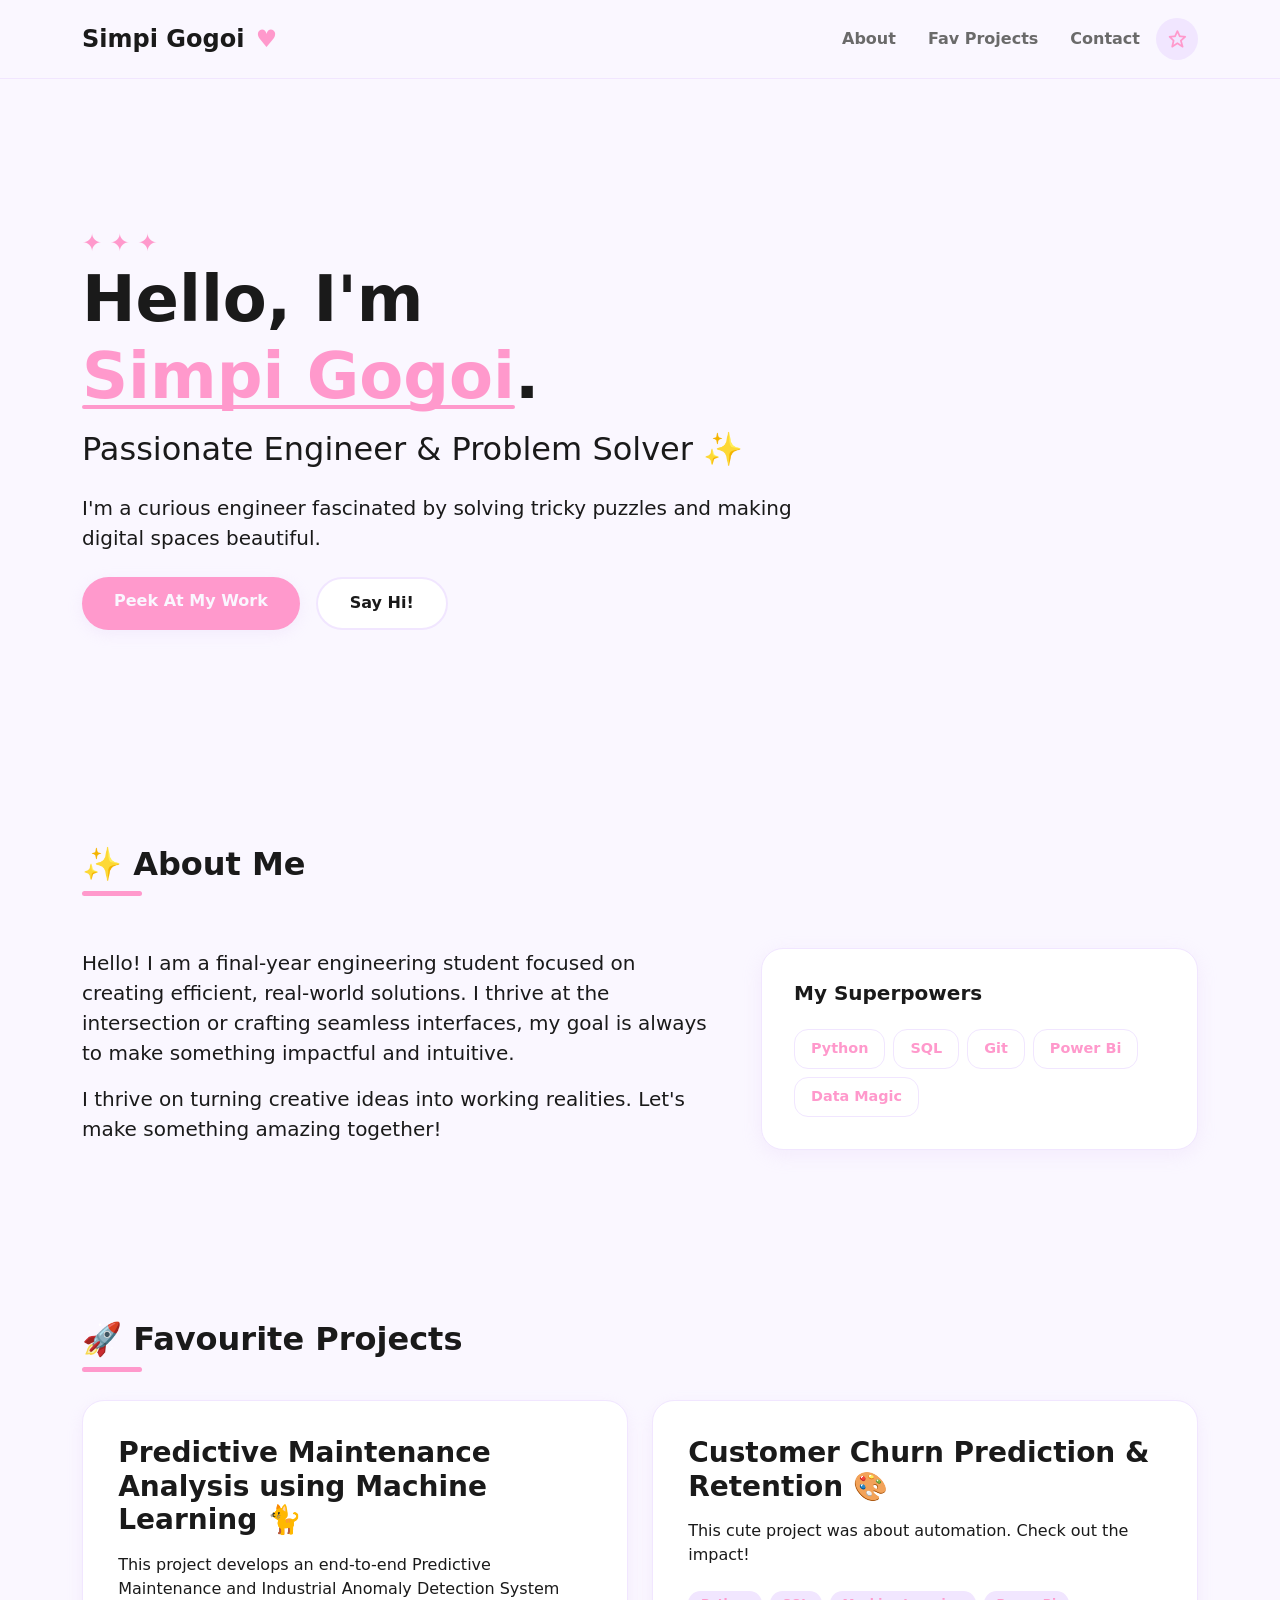
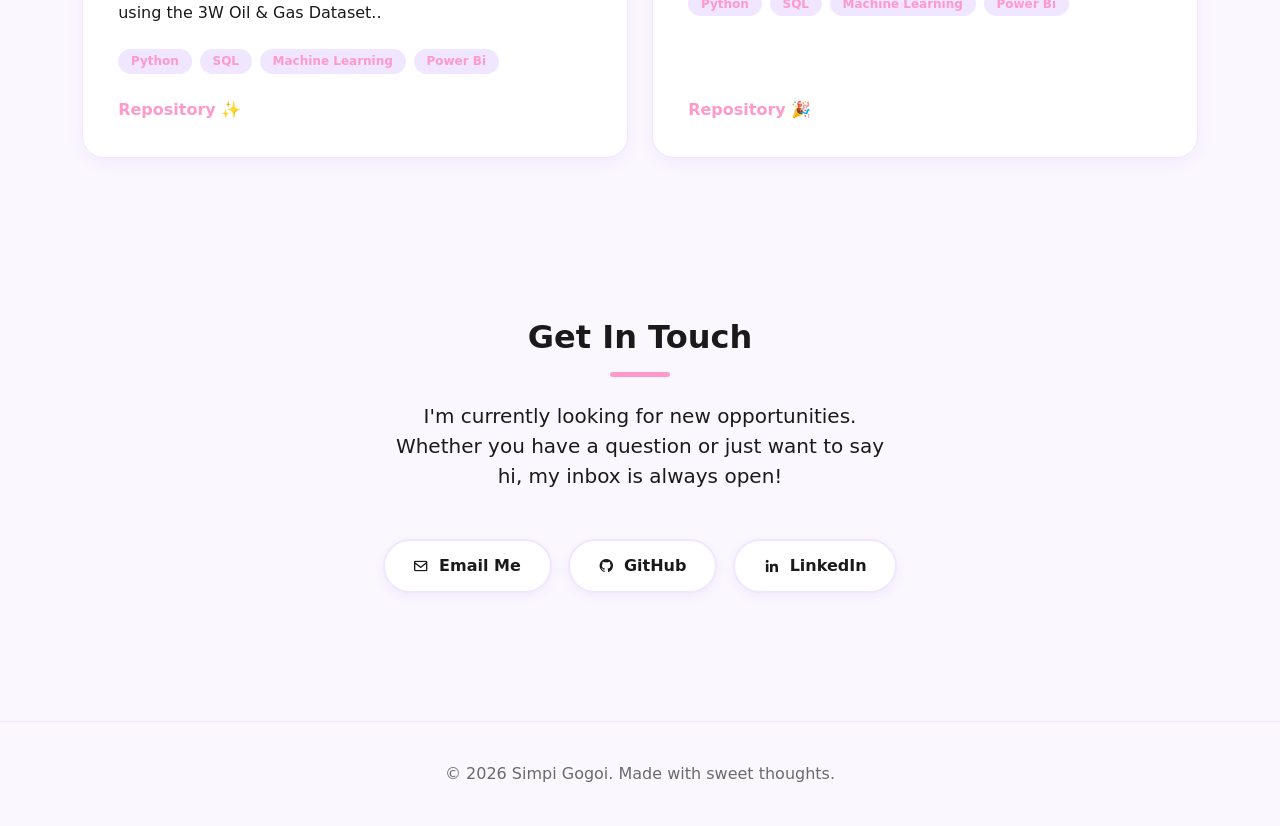
==== index.html @ 9b638af2 "index.html" ====
<!DOCTYPE html>
<html lang="en">
<head>
    <meta charset="UTF-8">
    <meta name="viewport" content="width=device-width, initial-scale=1.0">
    <title>Hi, I'm Simpi Gogoi | Portfolio ✨</title>
    <!-- Bootstrap 5 CSS CDN -->
    <link href="https://cdn.jsdelivr.net/npm/bootstrap@5.3.3/dist/css/bootstrap.min.css" rel="stylesheet">
    <!-- Boxicons for theme symbols -->
    <link href='https://unpkg.com/boxicons@2.1.4/css/boxicons.min.css' rel='stylesheet'>
    <!-- Custom Cute Styles Overrides -->
    <link rel="stylesheet" href="style.css">
</head>
<body class="light-theme">

    <!-- Bubbly Bootstrap Navbar -->
    <nav class="navbar navbar-expand-md fixed-top main-nav">
        <div class="container">
            <a class="navbar-brand logo" href="#">Simpi Gogoi <span class="heart-icon">♥</span></a>
            
            <div class="d-flex align-items-center order-md-last gap-2">
                <!-- Cute Dark Mode Toggle -->
                <button id="theme-toggle" class="theme-toggle-btn" aria-label="Toggle cute dark mode">
                    <i class='bx bx-star' id="toggle-icon"></i>
                </button>
                
                <!-- Bootstrap Hamburger Button for Mobile Phones -->
                <button class="navbar-toggler custom-toggler" type="button" data-bs-toggle="collapse" data-bs-target="#portfolioNav" aria-controls="portfolioNav" aria-expanded="false" aria-label="Toggle navigation">
                    <span class="navbar-toggler-icon"></span>
                </button>
            </div>

            <!-- Navbar Drawer Links Container -->
            <div class="collapse navbar-collapse" id="portfolioNav">
                <ul class="navbar-nav ms-auto nav-links align-items-md-center">
                    <li class="nav-item"><a class="nav-link" href="#about">About</a></li>
                    <li class="nav-item"><a class="nav-link" href="#projects">Fav Projects</a></li>
                    <li class="nav-item"><a class="nav-link" href="#contact">Contact</a></li>
                </ul>
            </div>
        </div>
    </nav>

    <!-- Warm Hero Section -->
    <section id="hero" class="hero-section d-flex align-items-center">
        <div class="container">
            <div class="row">
                <div class="col-12 col-md-10 col-lg-8 hero-content">
                    <div class="header-doodle">✦ ✦ ✦</div>
                    <h1 class="display-3 fw-bold">Hello, I'm <span class="highlight">Simpi Gogoi</span>.</h1>
                    <h2 class="h2 fw-medium mt-3">Passionate Engineer & Problem Solver ✨</h2>
                    <p class="fs-5 mt-4">I'm a curious engineer fascinated by solving tricky puzzles and making digital spaces beautiful.</p>
                    <div class="hero-cta d-flex flex-wrap gap-3 mt-4">
                        <a href="#projects" class="btn primary-btn">Peek At My Work</a>
                        <a href="#contact" class="btn secondary-btn">Say Hi!</a>
                    </div>
                </div>
            </div>
        </div>
    </section>

    <!-- Gentle About Me Section -->
    <section id="about" class="about-section">
        <div class="container">
            <div class="section-header">
                <h2><span class="icon">✨</span> About Me</h2>
                <div class="doodle-line"></div>
            </div>
            
            <div class="row g-5 align-items-start mt-1">
                <div class="col-12 col-md-7 about-text">
                    <p class="fs-5">Hello! I am a final-year engineering student focused on creating efficient, real-world solutions. I thrive at the intersection or crafting seamless interfaces, my goal is always to make something impactful and intuitive.</p>
                    <p class="fs-5">I thrive on turning creative ideas into working realities. Let's make something amazing together!</p>
                </div>
                <div class="col-12 col-md-5">
                    <div class="skills-box">
                        <h3 class="h5 fw-bold mb-4">My Superpowers</h3>
                        <div class="skills-tags d-flex flex-wrap gap-2">
                            <span class="tag cute-tag">Python</span>
                            <span class="tag cute-tag">SQL</span>
                            <span class="tag cute-tag">Git</span>
                            <span class="tag cute-tag">Power Bi</span>
                            <span class="tag cute-tag">Data Magic</span>
                        </div>
                    </div>
                </div>
            </div>
        </div>
    </section>

    <!-- Playful Projects Grid Section -->
    <section id="projects" class="projects-section">
        <div class="container">
            <div class="section-header">
                <h2><span class="icon">🚀</span> Favourite Projects</h2>
                <div class="doodle-line"></div>
            </div>
            
            <div class="row g-4 mt-1">
                <!-- Project Card 1 -->
                <div class="col-12 col-md-6 col-lg-6">
                    <div class="project-card bubbly h-100 d-flex flex-column justify-content-between">
                        <div class="project-info">
                            <h3>Predictive Maintenance Analysis using Machine Learning <span class="cute-icon">🐈</span></h3>
                            <p class="mt-3"> This project develops an end-to-end Predictive Maintenance and Industrial Anomaly Detection System using the 3W Oil & Gas Dataset..</p>
                            <div class="project-tags d-flex flex-wrap gap-2 my-4">
                                <span class="badge rounded-pill tag-pill">Python</span> 
                                <span class="badge rounded-pill tag-pill">SQL</span>
				<span class="badge rounded-pill tag-pill">Machine Learning</span>
				<span class="badge rounded-pill tag-pill">Power Bi</span>
                            </div>
                        </div>
                        <a href="https://github.com/Project-Our-s/Predictive-Maintenance-Analysis-in-Petroleum-using-ML" class="project-link mt-auto" target="_blank">Repository ✨</a>
                    </div>
                </div>

                <!-- Project Card 2 -->
                <div class="col-12 col-md-6 col-lg-6">
                    <div class="project-card bubbly h-100 d-flex flex-column justify-content-between">
                        <div class="project-info">
                            <h3>Customer Churn Prediction & Retention <span class="cute-icon">🎨</span></h3>
                            <p class="mt-3">This cute project was about automation. Check out the impact!</p>
                            <div class="project-tags d-flex flex-wrap gap-2 my-4">
                                <span class="badge rounded-pill tag-pill">Python</span> 
                                <span class="badge rounded-pill tag-pill">SQL</span>
				<span class="badge rounded-pill tag-pill">Machine Learning</span>
				<span class="badge rounded-pill tag-pill">Power Bi</span>
                            </div>
                        </div>
                        <a href="https://github.com/simpi11-insightflow/customer-churn-prediction-powerbi" class="project-link mt-auto" target="_blank">Repository 🎉</a>
                    </div>
                </div>
            </div>
        </div>
    </section>

    <!-- Sweet Contact Section -->
    <section id="contact" class="contact-section">
        <div class="container text-center">
            <div class="section-header d-flex flex-column align-items-center">
                <h2><span class="icon"></span> Get In Touch</h2>
                <div class="doodle-line"></div>
            </div>
            <p class="fs-5 mx-auto mt-4 max-w-500">I'm currently looking for new opportunities. Whether you have a question or just want to say hi, my inbox is always open!</p>
            
            <div class="contact-links d-flex justify-content-center flex-wrap gap-3 mt-5">
                <a href="mailto:simpigogoi11@gmail.com" class="contact-btn"><i class='bx bx-envelope'></i> Email Me</a>
                <a href="https://github.com/simpi11-insightflow" target="_blank" class="contact-btn"><i class='bx bxl-github' ></i> GitHub</a>
                <a href="https://www.linkedin.com/in/simpi-gogoi-761399302/" target="_blank" class="contact-btn"><i class='bx bxl-linkedin' ></i> LinkedIn</a>
            </div>
        </div>
    </section>

    <!-- Sweet Footer -->
    <footer class="mt-5 text-center">
        <div class="container">
            <p class="mb-0">&copy; 2026 Simpi Gogoi. Made with sweet thoughts.</p>
        </div>
    </footer>

    <!-- Bootstrap Bundle JS CDN (Includes Popper for collapses/drawers) -->
    <script src="https://cdn.jsdelivr.net/npm/bootstrap@5.3.3/dist/js/bootstrap.bundle.min.js"></script>
    <!-- Link to the logic controller -->
    <script src="script.js"></script>
</body>
</html>
---- style.css ----
/* Custom Font Integration (Quicksand) */
@font-face {
    font-family: 'Quicksand';
    src: url('Quicksand-VariableFont_wght.ttf') format('truetype');
    font-weight: 300 700;
}

/* 🎀 Cute Theme Variables (Light Mode) */
:root {
    --bg-color: #faf7ff;      
    --text-main: #1a1a1a;
    --text-muted: #6a6a6a;
    --accent: #ff99cc;        
    --accent-hover: #ff77bb;  
    --card-bg: #fff;
    --card-shadow: rgba(220, 190, 240, 0.2); 
    --border-color: #f1e6ff;
    --toggle-bg: #f1e6ff;
    --bubbly-radius: 22px;    
    --tag-bg: #fff;
    --tag-color: #ff99cc;
    --transition: all 0.3s cubic-bezier(0.2, 1, 0.2, 1);
}

/* 🌙 Cozy Dark Mode Variables */
.dark-theme {
    --bg-color: #12101a;      
    --text-main: #f9f9ff;
    --text-muted: #9ca3af;
    --accent: #f0c3f0;        
    --accent-hover: #ff99cc;  
    --card-bg: #1e1b29;
    --card-shadow: rgba(0, 0, 0, 0.4);
    --border-color: #2e2a3d;
    --toggle-bg: #2e2a3d;
    --tag-bg: #2e2a3d;
    --tag-color: #f0c3f0;
}

body {
    font-family: 'Quicksand', system-ui, -apple-system, sans-serif;
    background-color: var(--bg-color);
    color: var(--text-main);
    padding-top: 90px;
    transition: background-color 0.3s ease, color 0.3s ease;
}

/* --- Bootstrap Navbar Overrides --- */
.main-nav {
    background-color: var(--bg-color) !important;
    border-bottom: 1px solid var(--border-color);
    padding: 1rem 0;
    transition: var(--transition);
}

.logo {
    font-size: 1.5rem;
    font-weight: 700;
    color: var(--text-main) !important;
}

.logo .heart-icon {
    color: var(--accent);
    margin-left: 3px;
}

.nav-links .nav-link {
    color: var(--text-muted) !important;
    font-weight: 600;
    font-size: 1rem;
    padding: 0.5rem 1rem !important;
    border-radius: 20px;
    transition: var(--transition);
}

.nav-links .nav-link:hover {
    color: var(--accent) !important;
    background-color: var(--border-color);
}

/* Hamburger Icon Custom Styling */
.custom-toggler {
    border: 2px solid var(--border-color) !important;
    padding: 0.25rem 0.5rem;
    border-radius: 12px;
}

.custom-toggler:focus {
    box-shadow: 0 0 0 3px rgba(255, 153, 204, 0.25);
}

/* Bubbly Dark Mode Button */
.theme-toggle-btn {
    background: var(--toggle-bg);
    border: none;
    color: var(--accent);
    padding: 0.5rem;
    border-radius: 50%;
    cursor: pointer;
    display: inline-flex;
    align-items: center;
    justify-content: center;
    font-size: 1.3rem;
    width: 42px;
    height: 42px;
    transition: var(--transition);
}

.theme-toggle-btn:hover {
    transform: rotate(15deg) scale(1.08);
}

/* --- Section Structural Layouts --- */
section {
    padding: 5rem 0;
}

.section-header h2 {
    font-weight: 700;
}

.section-header .icon {
    color: var(--accent);
}

.doodle-line {
    width: 60px;
    height: 5px;
    background-color: var(--accent);
    border-radius: 10px;
    margin-top: 8px;
}

/* --- Hero Layout Modifiers --- */
.hero-section {
    min-height: 75vh;
}

.header-doodle {
    color: var(--accent);
    font-size: 1.5rem;
}

.hero-content .highlight {
    color: var(--accent);
    position: relative;
    display: inline-block;
}

.hero-content .highlight::after {
    content: '';
    position: absolute;
    width: 100%;
    height: 4px;
    bottom: 5px;
    left: 0;
    background-color: var(--accent);
    border-radius: 2px;
}

/* --- Cute UI Component Styling --- */
.btn {
    padding: 0.8rem 2rem !important;
    font-weight: 600 !important;
    border-radius: 30px !important;
    transition: var(--transition) !important;
}

.primary-btn {
    background-color: var(--accent) !important;
    color: var(--bg-color) !important;
    border: none !important;
    box-shadow: 0 4px 15px var(--card-shadow);
}

.primary-btn:hover {
    background-color: var(--accent-hover) !important;
    transform: translateY(-3px);
}

.secondary-btn {
    background-color: var(--card-bg) !important;
    color: var(--text-main) !important;
    border: 2px solid var(--border-color) !important;
}

.secondary-btn:hover {
    background-color: var(--border-color) !important;
    transform: translateY(-3px);
}

/* Skills Container Layout */
.skills-box {
    background-color: var(--card-bg);
    padding: 2rem;
    border-radius: var(--bubbly-radius);
    border: 1px solid var(--border-color);
    box-shadow: 0 5px 20px var(--card-shadow);
}

.cute-tag {
    background: var(--tag-bg);
    color: var(--tag-color);
    border: 1px solid var(--border-color);
    padding: 0.5rem 1rem;
    border-radius: 14px;
    font-weight: 600;
    font-size: 0.9rem;
    transition: var(--transition);
}

/* Bubbly Project Cards Grid Elements */
.project-card.bubbly {
    background: var(--card-bg);
    border: 1px solid var(--border-color);
    border-radius: var(--bubbly-radius);
    padding: 2.2rem;
    box-shadow: 0 5px 15px var(--card-shadow);
    transition: var(--transition);
}

.project-card.bubbly:hover {
    transform: translateY(-8px);
    box-shadow: 0 15px 35px var(--card-shadow);
    border-color: var(--accent);
}

.project-card h3 {
    font-weight: 700;
    color: var(--text-main);
}

.tag-pill {
    font-size: 0.75rem !important;
    font-weight: 700 !important;
    color: var(--accent) !important;
    background-color: var(--border-color) !important;
    padding: 0.4rem 0.8rem !important;
}

.project-link {
    text-decoration: none;
    color: var(--accent);
    font-weight: 700;
    font-size: 1rem;
    transition: var(--transition);
}

/* Contact Button Grouping */
.max-w-500 {
    max-width: 500px;
}

.contact-btn {
    text-decoration: none;
    color: var(--text-main);
    background-color: var(--card-bg);
    border: 2px solid var(--border-color);
    padding: 0.8rem 1.8rem;
    border-radius: 30px;
    font-weight: 600;
    display: inline-flex;
    align-items: center;
    gap: 0.6rem;
    transition: var(--transition);
    box-shadow: 0 4px 10px var(--card-shadow);
}

.contact-btn:hover {
    border-color: var(--accent);
    color: var(--accent);
    transform: translateY(-3px);
}

footer {
    padding: 2.5rem 0;
    color: var(--text-muted);
    border-top: 1px solid var(--border-color);
}

/* Mobile Dropdown Layout Optimizations */
@media (max-width: 767.98px) {
    body { padding-top: 80px; }
    .navbar-collapse {
        background-color: var(--card-bg);
        border-radius: 16px;
        padding: 1rem;
        margin-top: 0.5rem;
        box-shadow: 0 10px 25px var(--card-shadow);
        border: 1px solid var(--border-color);
    }
    .nav-links .nav-link {
        padding: 0.75rem 1rem !important;
    }
}
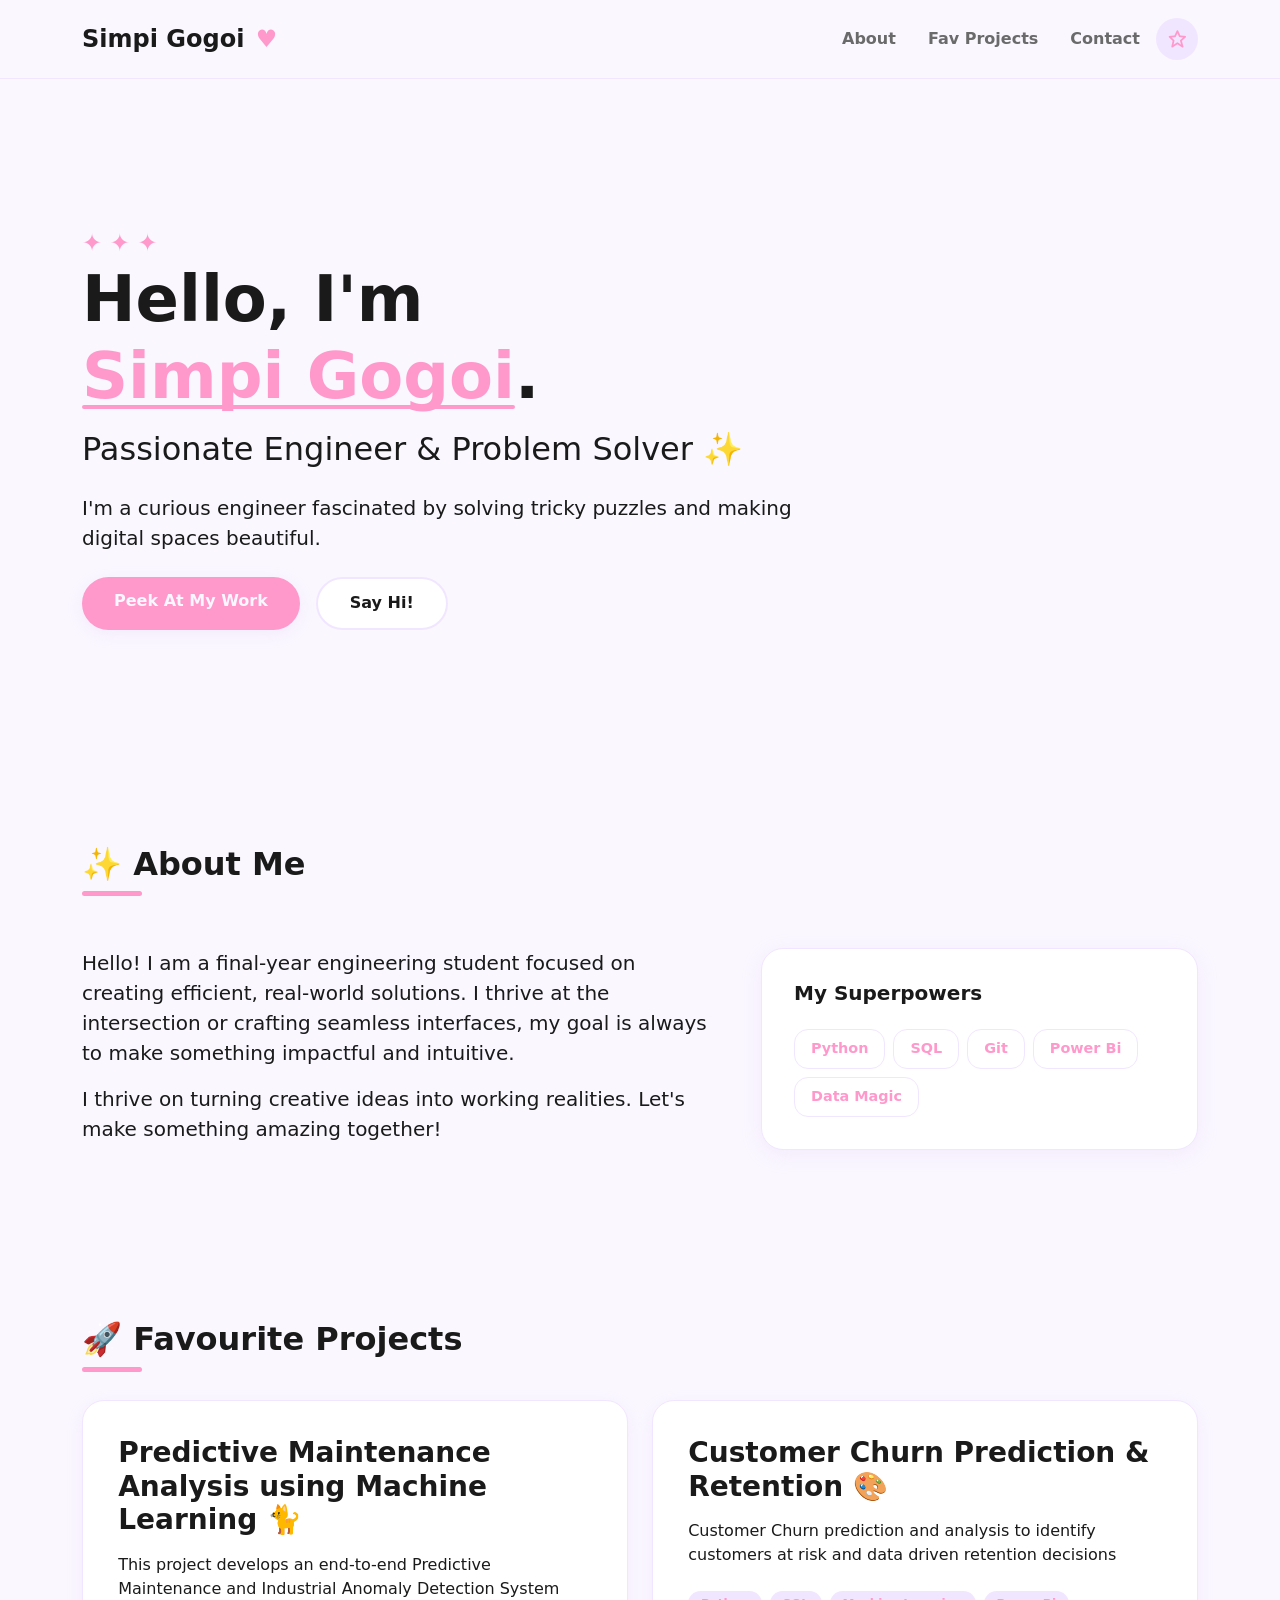
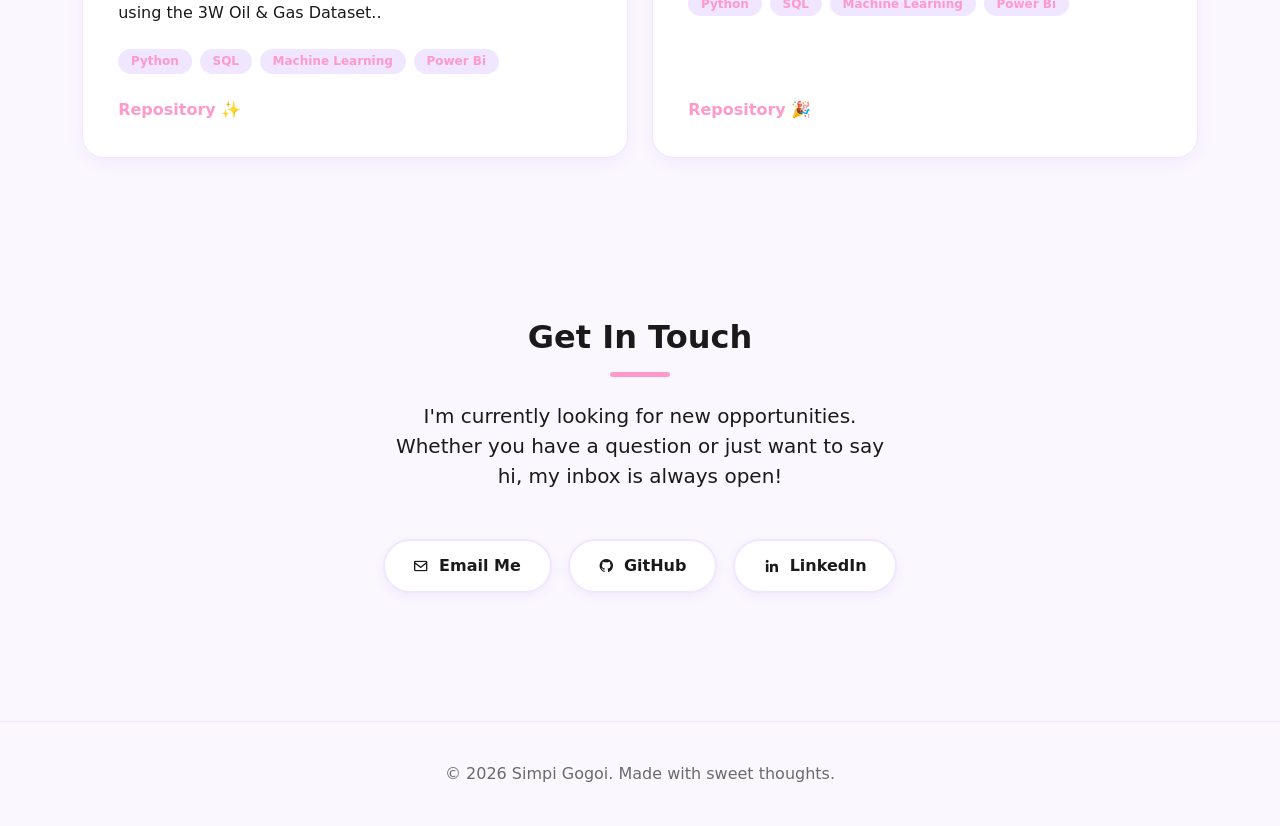
==== commit 39390164: "Add files via upload" ====
--- a/index.html
+++ b/index.html
@@ -119,7 +119,7 @@
                     <div class="project-card bubbly h-100 d-flex flex-column justify-content-between">
                         <div class="project-info">
                             <h3>Customer Churn Prediction & Retention <span class="cute-icon">🎨</span></h3>
-                            <p class="mt-3">This cute project was about automation. Check out the impact!</p>
+                            <p class="mt-3">Customer Churn prediction and analysis to identify customers at risk and data driven retention decisions</p>
                             <div class="project-tags d-flex flex-wrap gap-2 my-4">
                                 <span class="badge rounded-pill tag-pill">Python</span> 
                                 <span class="badge rounded-pill tag-pill">SQL</span>
@@ -163,4 +163,4 @@
     <!-- Link to the logic controller -->
     <script src="script.js"></script>
 </body>
-</html>
+</html>
